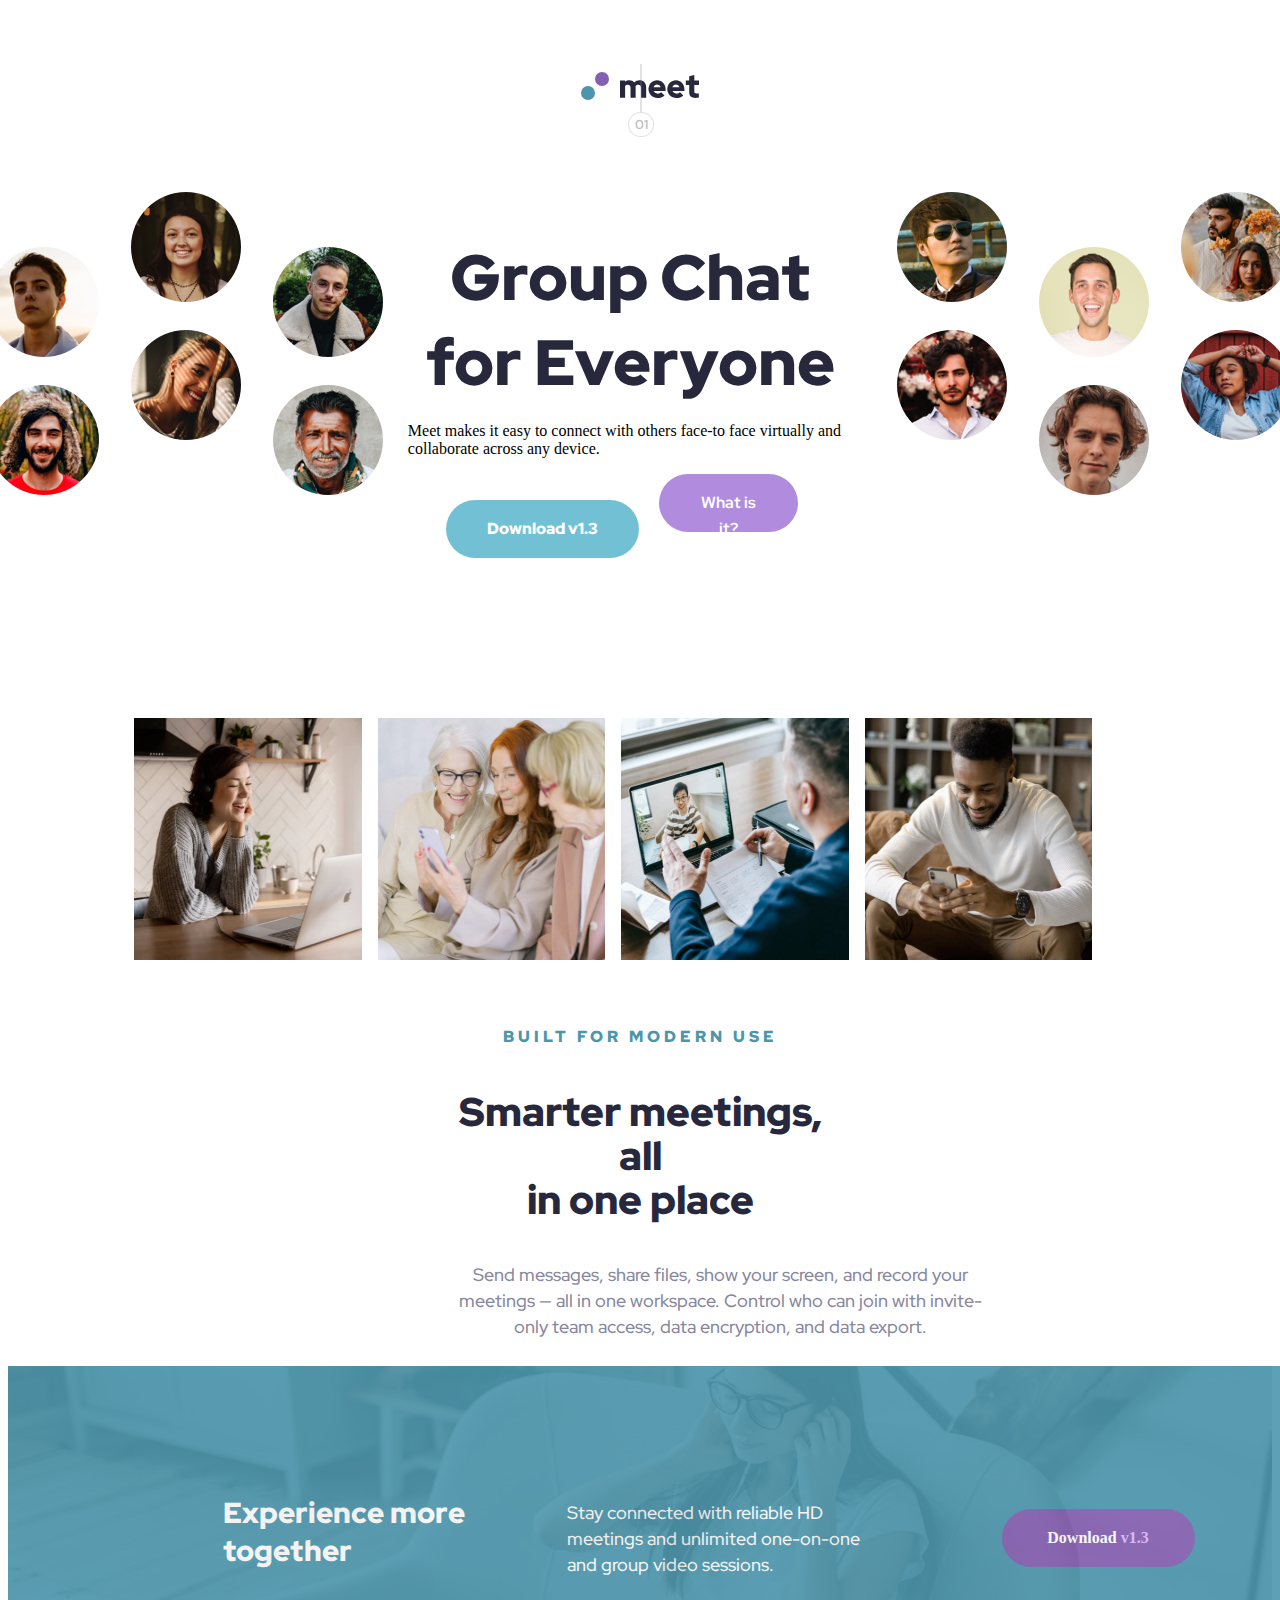
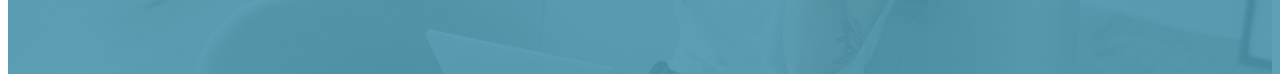
==== index.html @ 911a36ca "first commit" ====
<!DOCTYPE html>
<html lang="en">
<head>
    <meta charset="UTF-8">
    <meta http-equiv="X-UA-Compatible" content="IE=edge">
    <meta name="viewport" content="width=device-width, initial-scale=1.0">

    <link rel="perconnect" href="https://fonts.gstatic.com">
   <link  href="https://fonts.googleapis.com/css2?family=Red+Hat+Display&display=swap" rel="stylesheet">
<link rel="icon" type="image/png" sizes="32x32" href="./assets/favicon-32x32.png">
    <link rel="stylesheet" href="styles.css">

    <title>Greet Group Chat</title>
</head>
<body>
        <header>
            <div class="meet-header-icon">
                <img src="assets/logo.svg">
            </div>
            <div class="brand-header">
                <div>
                    <img class="img-hero-desktop" src="assets/desktop/image-hero-left.png" >
                    <img class="img-hero-moblie" src="assets/tablet/image-hero.png" width="100%" >
                   
                </div>
               
                <div class="header-text">
                    <div class="header-text-wrapper">
                        <h1>Group Chat for Everyone</h1>
                        <p class="small text-text">Meet makes it easy to connect with others face-to face virtually and collaborate across any device.</p>
                        <div>
                            <button class="downloadBtn">Download v1.3 <span><v1.3</span></button>
                            <button class="whatBtn">What is it?</button>
                        </div>
                    </div>
                </div>
                <div>
                    <img class="img-hero-right-desktop" src="assets/desktop/image-hero-right.png" >
                </div>
                
            </div>
        </header>
        
        <main>
            <div class="verticalLine"></div>
            <div class="circleLine">01</div>
            <div class="imageGalleryContainer">
                <img src="assets/desktop/image-woman-in-videocall.jpg" >
                <img src="assets/desktop/image-women-videochatting.jpg" >
                <img src="assets/desktop/image-men-in-meeting.jpg" >
                <img src="assets/desktop/image-man-texting.jpg" >
            </div>
            <div class="textContent">
                <p class="smallCloredText">Built for modern use</p>
                <p class="mid-header">Smarter meetings, all <br> in one place</p>
                <p class="small-text">
                    Send messages, share files, show your screen, and record your
                    meetings — all in one workspace. Control who can join with
                    invite-only team access, data encryption, and data export.</p>
                         <!--span two-->
        <div class="main__span span__two">
            <span class="circleLine2">02</span>
          </div>
        </main>

        <div><br>
            <br>
            <br>
            <br>
            <br>
            <br>
            <br>
            <br>
            <br>
            <br>
            <br>
            <br>
            <br>
            <br>
            <br>
            <br>
        </div>
        <footer class="footer">
          <div class="footer__container">
            <div>
                <h4 class="footer__title">Experience more together</h4>
            </div>
            <div>
                <p class="footer__summary">
                  Stay connected with reliable HD meetings and unlimited one-on-one
                  and group video sessions.
                </p>
            </div>
            <div>
                <a href="/" class="hero__content__btns--btn">
                  Download <span class="btn__span">v1.3</span>
                </a>
            </div>
            </div>
        </footer>
</body>
</html>
---- styles.css ----
:root {
    box-sizing: border-box;
}

* ,
*::before, 
*::after {
    box-sizing: inherit;
}

/* .wrapper {
    display: grid;
    grid-template-columns: auto;
    grid-template-rows: (3, auto);
    grid-template-areas: "header" "main" "footer";
    /* overflow-x: hidden; 
} 
*/

/* 
header {
    display: flex;
    flex-flow: column nowrap;
} */

.meet-header-icon {
 margin: 3em auto 5em auto;
width: 119px;
height: 28px;
}

.brand-header {
    display: flex;
    justify-content: center;
    /* flex-flow: row wrap; */
}

.img-hero-mobile {
    flex: 0 0 100%;
    width: 110% !important;
    height: auto;
    margin-left: -1rem;
}

.header-text {
    flex: 0 0 100%;
    margin-left: 2%;
    margin-right: 1%;
}

.header-text-wrapper {
    display: flex;
    flex-flow: column nowrap;
    align-items: center;
    justify-content: center;
   
}


.header-text-wrapper > h1 {
    /* font-family: 'Red Hat Display';
    font-size: 3.7em;
    font-weight: 900;
    text-align: center;
    color: #28283d;
    line-height: 44px;
    padding: 10px 50px 18px; */
width: 445px;
height: 128px;
left: 498px;
top: 216px;
font-family: 'Red Hat Display';
font-style: normal;
font-weight: 900;
font-size: 64px;
/* or 100% */
text-align: center;
color: #28283D;
}

.small-text {
    /* font-family: 'Red Hat Display';
    font-size: 1.2em;
    font-weight: 500;
    text-align: center;
    margin-block: 0em;
    margin-bottom: 1em;
    line-height: 26px;
    padding: 0px 20px; */
    width: 540px;
height: 52px;
left: 450px;
top: 378px;
font-family: 'Red Hat Display';
font-style: normal;
font-weight: 500;
font-size: 18px;
line-height: 26px;
/* or 144% */
text-align: center;
color: #87879D;
}

.downloadBtn {
    font-family: 'Red Hat Display';
    color: #FFFFFF;
    background-color: #71C0D4;
    border-radius: 2em;
    border-width: 0px;
    line-height: 26px;
    font-weight: bold;
    font-size: 16px;
    padding: 1em 2em;
    margin-right: 1em;
    width: 193px;
    height: 58px;
    left: 546px;
    top: 462px;
    font-style: normal;
font-weight: 900;

}

.downloadBtn > span {
    color: #8FE3F9 !important;
}

.whatBtn > span {
    color: #8FE3F9 !important;
}

.whatBtn {
    font-family: 'Red Hat Display';
    color: #FFFFFF;
    background-color: #B18BDD;
    border-radius: 2em;
    border-width: 0px;
    line-height: 1,8em;
    font-weight: bold;
    font-size: 0.8em;
    padding: 1em 2em;
    margin-right: 1em; 
    width: 139px;
height: 58px;
left: 755px;
top: 462px;
ont-weight: 900;
font-size: 16px;
line-height: 26px;
text-align: center;
}

.img-hero-left-desktop {
    display: none;
}

.img-hero-right-desktop {
    display: none;
}

.img {
    width: 100%;
    height: auto;
}

.main {
    position: relative;
} 

.footer {
     position: relative;
}
.img-hero-moblie{
    display: none;
}
.verticalLine {
    position: absolute;
    left: 49.98%;
    right: 50%;
    height: 3rem;
    top: 4rem;
    /* bottom: 1rem; */
    opacity: 0.25;
    border: 1px solid #87879D;
}

.circleLine, .circleLine2 {
    position: relative;
    left: 47.00%;
    right: 50%;
    width: 2em;
    top: 7rem;
    padding-top: 0.25em;
    padding-bottom: 0.25em;
    border: 1px solid #87879D;
    opacity: 0.25;
    border-radius: 50%;
    text-align: center;
    font-family: 'Red Hat Display';
    font-size: 0.8em;
    font-weight: bold;
}
.circleLine2 {
    font-weight: bold;
    top: 5em;
}
.imageGalleryContainer {
    position: relative;
    top: 10em;
    display: flex;
    flex-flow: row wrap;
    margin-left: 10%;
}

.imageGalleryContainer img {
    /* margin-right: 1em;
    margin-bottom: 1em;
    flex: 0 0 40%;
    width: 42% !important; */
    width: 1110px;
height: 242px;
left: 165px;
top: 841px;
}

/* .textContent {
    position: relative;
    top: 12em;
    margin-left: auto;
    margin-right: auto;
    width: 90%;
} */

.smallCloredText {
    /* font-family: 'Red Hat Display';
    font-size: 1em;
    font-style: normal;
    font-weight: 900;
    line-height: 2em;
    letter-spacing: 0.2em;
    text-align: center;
    color: #4D96A9; */
    font-family: 'Red Hat Display';
font-style: normal;
font-weight: 900;
font-size: 16px;
line-height: 26px;
letter-spacing: 4px;
text-transform: uppercase;
height: 26px;
left: 24.63%;
right: 25.19%;
top: calc(50% - 26px/2 - 107px);
text-align: center;
color: #4D96A9;
}

.mid-header {
    /* font-family: 'Red Hat Display';
    font-size: 2em;
    font-style: normal;
    font-weight: 900;
    /* line-height: 3em; */
    /* letter-spacing: 0em;
    text-align: center;
    color: black; */ 
    left: 8.89%;
right: 8.7%;
top: 17.5%;
bottom: 45.83%;
font-family: 'Red Hat Display';
font-style: normal;
font-weight: 900;
font-size: 40px;
line-height: 44px;
text-align: center;
color: #28283D;
    
}

.small-text{
    position: relative;
 left: 0%;
right: 0%;
top: 67.5%;
bottom: 0%;
font-family: 'Red Hat Display';
font-style: normal;
font-weight: 500;
font-size: 18px;
line-height: 26px;
text-align: center;
color: #87879D;
}

.footerTextContainer {
    /* position: absolute; */
    z-index: -999999;
    /* top: 8em; */
    width: 100%;
    /* height: 20em; */
    background-image: url("./assets/mobile/image-footer.jpg"), linear-gradient(#71C0D4,#71C0D4);
    background-blend-mode: overlay;
    background-size: cover;
    margin: 0px;
    padding: 0px;
    display: flex;
    flex-flow: column nowrap;
}

.footer-first {
    color: #FAFAFA;
    font-family: 'Red Hat Display';
    font-size: 2em;
    font-style: normal;
    font-weight: 900;
    text-align: center;
    width: 80%;
    margin-left: auto;
    margin-right: auto;
}

.footer-second {
    text-align: center;
    width: 80%;
    margin-left: auto;
    margin-right: auto;
    color: #FAFAFA;
}

.footer-third {
    width: auto;
    margin-left: auto;
    margin-right: auto;
    background-color: #855FB1 !important;
}
/* 
/* Mobile Landscape Screen Sizes */
/* @media only screen and (min-width: 480px)  {
    .meet-header-icon {
        width: 119px;
        margin: 3em auto 5em auto;
    }
}
/* Desktop screen Sizes */
@media only screen and (min-width: 768px) {
    .meet-header-icon {
        width: 119px;
        margin: 4.5rem auto 5.75rem auto;
    }
    .img-hero-mobile {
        display: none;
    }
    .img-hero-left-desktop {
        display: block;
        flex: 0 0 33.33%;
        margin-left: -1rem;
    }
    
    .img-hero-right-desktop {
        display: block;
        flex: 0 0 33.33%;
        margin-left: 2rem;
    }

    .header-text {
        flex: 0 0 33.33%;
        display: flex;
        flex-flow: column nowrap;
        align-items: center;
        justify-content: center;
    }

    .brand-header {
        display: flex;
        flex-flow: row nowrap;
    }

    .circleLine {
        position: absolute;
        left: 49.10%;
        right: 50%;
        width: 2em;
        top: 7rem;
        padding-top: 0.25em;
        padding-bottom: 0.25em;
        border: 1px solid #87879D;
        opacity: 0.25;
        border-radius: 50%;
        text-align: center;
        font-family: 'Red Hat Display';
        font-size: 0.8em;
        font-weight: bold;
        
    }

    .imageGalleryContainer img {
        margin-right: 1em;
        margin-bottom: 1em;
        flex: 0 0 20%;
        width: 20% !important;
    }

    .textContent {
        position: relative;
        top: 12em;
        margin-left: auto;
        margin-right: auto;
        width: 30%;
    }
    .footerTextContainer {
        position: absolute;
        z-index: -999999;
        top: 8em;
        width: 100%;
        height: 10em;
        background-image: url("./assets/desktop/image-footer.jpg"), linear-gradient(#4D96A9,#4D96A9);
        background-blend-mode: overlay;
        background-size: cover;

        display: flex;
        flex-flow: row nowrap;
        justify-content: center;
        align-items: center;
    }

    .footer-first {
        color: #FAFAFA;
        font-family: 'Red Hat Display';
        font-size: 2em;
        font-style: normal;
        font-weight: 900;
        text-align: center;
        flex: 0 0 18%;
    }
    
    .footer-second {
        text-align: center;
        width: 80%;
        margin-left: auto;
        margin-right: auto;
        flex: 0 0 33.33%;
        color: #FAFAFA;
    }
} 

.footer {
    /* width: 100%; */
    background: url("../assets/mobile/image-footer.jpg");
    background-repeat: no-repeat;
    background-size: cover;
    position: relative;
    z-index: 0;
  }
  .footer .footer__container {
    /* margin-top: -52px; */
    background-color: #4D96AD;
    opacity: 0.9;
    /* height: 100%; */
    display: flex;
    justify-content: space-between;
    align-items: flex-start;
    /* padding-bottom: 50px; */
  }
  .footer .footer__title {
    font-size: 1,5rem;
    /* text-align: center; */
    color: white;
    padding: 0px 50px;
    line-height: 36px;
    font-weight: 900;
  }
  .footer .footer__summary {
    text-align: center;
    color: #ffffff;
    font-size: 1.125rem;
    line-height: 26px;
    margin-top: 20px;
    padding: 0 24px;
  }
  .footer .hero__content__btns--btn {
    font-size: 1rem;
    font-weight: 900;
    line-height: 26px;
    color: #ffffff;
    background-color: #4D96A9;
    background-color: #855FB1;
    border: 2px solid transparent;
    padding: 14px 36px;
    border-radius: 29px;
    text-decoration: none;
    text-align: center;
    display: block;
    margin: 2rem auto;
    max-width: 20rem;
    width: 193px;
    height: 58px;
    left: 1082px;
    top: 1718px;
  }
  .footer .hero__content__btns--btn:hover, .footer .hero__content__btns--btn:focus {
    cursor: pointer;
    background-color: #6eadbd;
  }
  .footer .hero__content__btns--btn:hover, .footer .hero__content__btns--btn:focus {
    background-color: #9d7fc1;
  }
  .footer .btn__span {
    color: #d9b8ff;
  }
  
 
  @media screen and (min-width: 1280px) {
    .footer {
      background: url("../assets/desktop/image-footer.jpg");
      background-repeat: no-repeat;
      background-size: cover;
    }
    .footer .footer__container {
      margin-top: -80px;
      padding: 90px 165px;
      display: grid;
      grid-template-columns: 1fr 1fr 1fr;
      align-items: center;
      width: 1440px;
      height: 308px;
      left: 0px;
      top: 1587px;

    }
    .footer .footer__title {
        width: 350px;
        height: 88px;
        left: 165px;
        top: 1703px;
        font-family: 'Red Hat Display';
        font-style: normal;
        font-weight: 900;
        font-size: 29px;
        line-height: 38px;
        color: #FAFAFA;
    }
    .footer .footer__summary {
      /* margin-top: 0px;
      padding: 0 20px;
      text-align: left; */
      width: 350px;
height: 78px;
left: 640px;
top: 1703px;
font-family: 'Red Hat Display';
font-style: normal;
font-weight: 500;
font-size: 18px;
line-height: 26px;
text-align: left;
color: #FAFAFA;
    }
  }


  /* tablet view */
  @media screen and (max-width: 750px) {
    .footer {
      background: url("../assets/tablet/image-footer.jpg");
      background-repeat: no-repeat;
      background-size: cover;
    }
    .footer .footer__container{
        flex-direction: column;
        justify-content: center;
        align-items: center;
        padding: 50px;
    }
    .footer__title{
        font-family: 'Red Hat Display';
font-style: normal;
font-weight: 900;
font-size: 40px;
line-height: 44px;
/* or 110% */

text-align: center;

    }

    .footer__summary{
font-family: 'Red Hat Display';
font-style: normal;
font-weight: 500;
font-size: 18px;
line-height: 26px;
/* or 144% */

text-align: center;
    }
    .brand-header{
        flex-direction: column;
    }
    .img-hero-desktop{
        display: none;
    }
    .img-hero-moblie{
        display: block;
    }


  }

  
  /* .wrapper {
    /* overflow-x: hidden;
    /* max-width: 1480px; 
    margin: 0 auto;
  } */
  /* view moblie */

@media (max-width: 312px) {
    .gallery-grid {
        display: grid;
        grid-template-columns: repeat(2, 1fr);
        gap: 1.5rem;
        margin: 0 1.5rem;
      }

      .textContent {
        max-width: 25rem;
}
    .footer__containe .h4,
    .h4 {
    font-size: 2rem;
} 

    .btn {
    flex-wrap: wrap;
    align-items: center;
  }

  .flex footer {
    display: flex;
  text-align: center;
  flex-direction: column;
  max-width: 18.75rem;
  gap: 2.5rem; 
}

    }
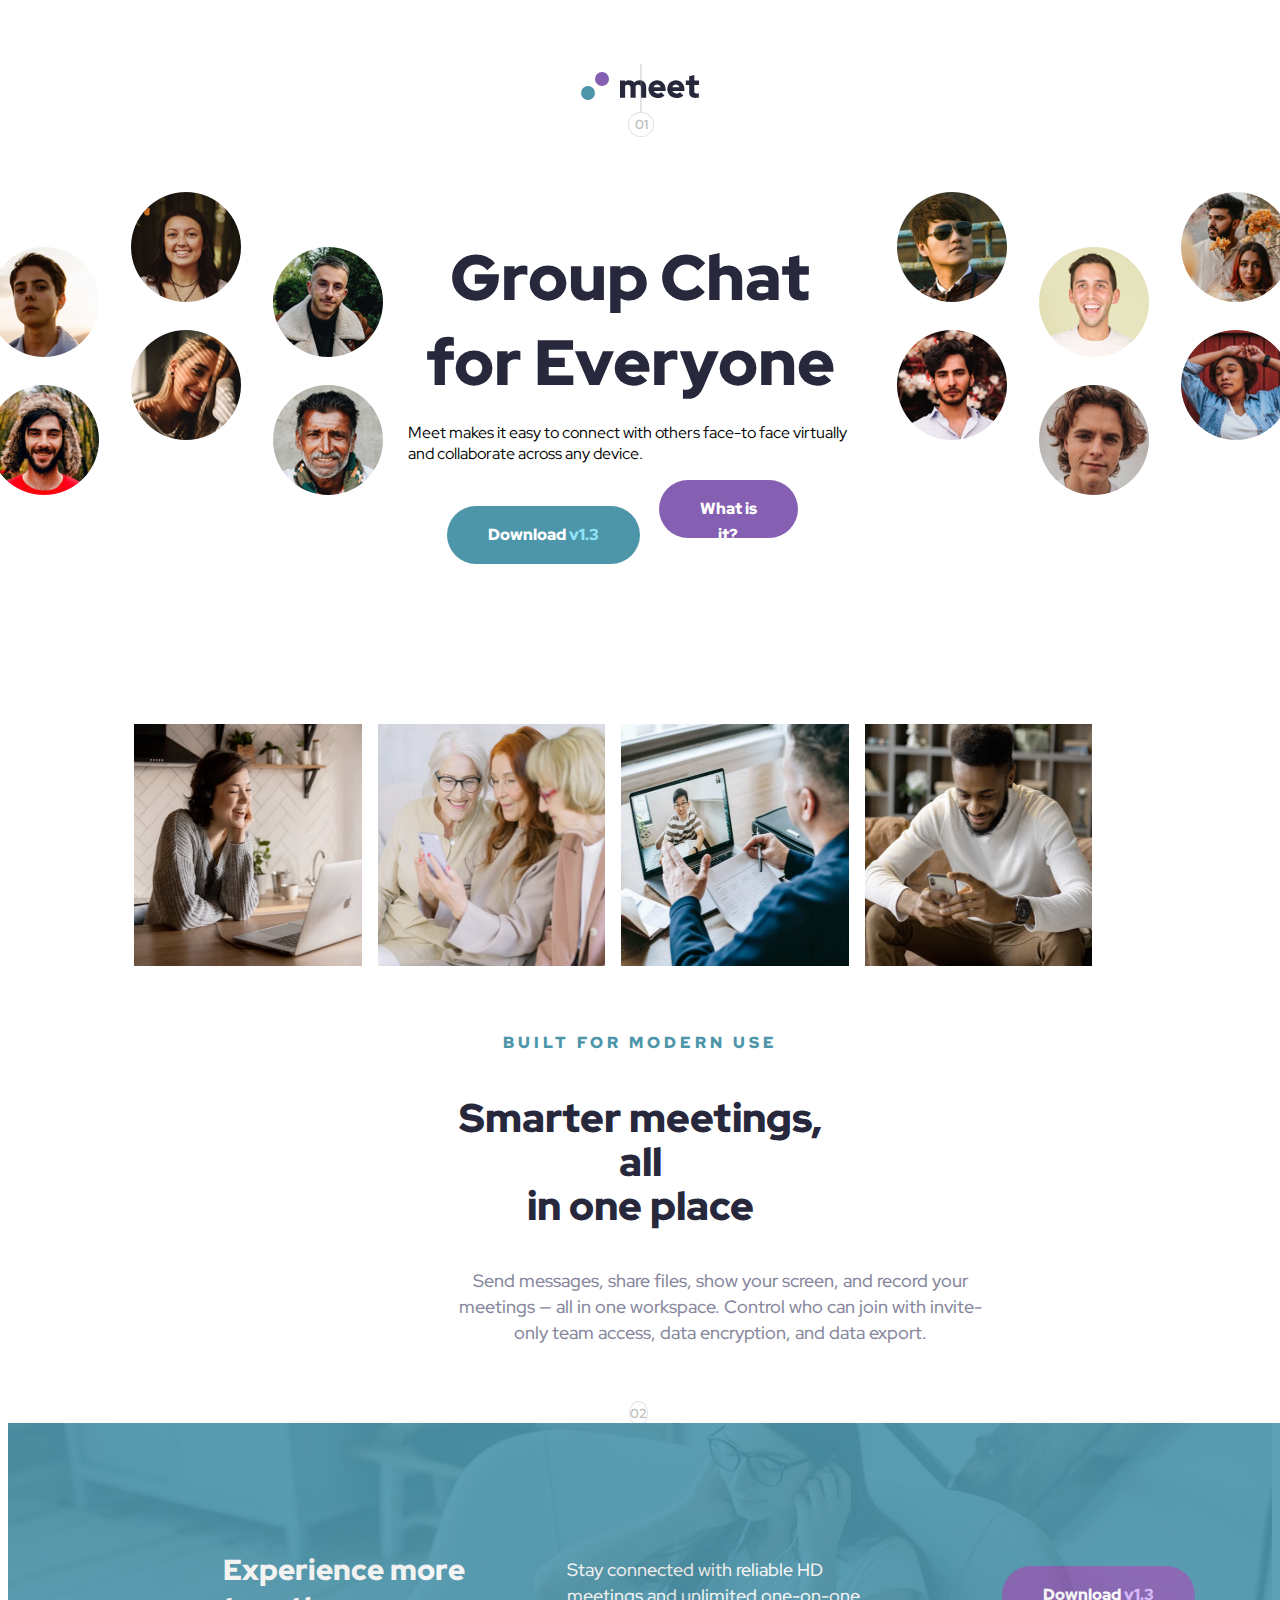
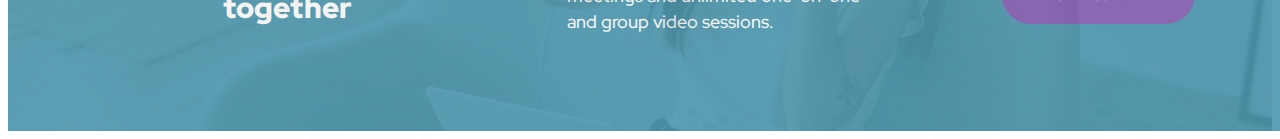
==== commit b093aeae: "edit css" ====
--- a/index.html
+++ b/index.html
@@ -29,7 +29,7 @@
                         <h1>Group Chat for Everyone</h1>
                         <p class="small text-text">Meet makes it easy to connect with others face-to face virtually and collaborate across any device.</p>
                         <div>
-                            <button class="downloadBtn">Download v1.3 <span><v1.3</span></button>
+                            <button class="downloadBtn">Download <span>v1.3</span></button>
                             <button class="whatBtn">What is it?</button>
                         </div>
                     </div>
--- a/styles.css
+++ b/styles.css
@@ -1,13 +1,15 @@
-:root {
-    box-sizing: border-box;
-}
+
 
 * ,
 *::before, 
 *::after {
     box-sizing: inherit;
 }
-
+body{
+    font-family: 'Red Hat Display';
+    font-style: normal;
+    box-sizing: border-box;
+}
 /* .wrapper {
     display: grid;
     grid-template-columns: auto;
@@ -104,7 +106,7 @@
 .downloadBtn {
     font-family: 'Red Hat Display';
     color: #FFFFFF;
-    background-color: #71C0D4;
+    background-color: #4D96A9;
     border-radius: 2em;
     border-width: 0px;
     line-height: 26px;
@@ -125,14 +127,19 @@
     color: #8FE3F9 !important;
 }
 
+.downloadBtn:hover{
+    cursor: pointer;
+    background-color:#71C0D4 ;
+}
 .whatBtn > span {
     color: #8FE3F9 !important;
 }
+
 
 .whatBtn {
     font-family: 'Red Hat Display';
     color: #FFFFFF;
-    background-color: #B18BDD;
+    background-color: #855FB1;
     border-radius: 2em;
     border-width: 0px;
     line-height: 1,8em;
@@ -144,12 +151,16 @@
 height: 58px;
 left: 755px;
 top: 462px;
-ont-weight: 900;
+font-weight: 900;
 font-size: 16px;
 line-height: 26px;
 text-align: center;
 }
 
+.whatBtn:hover{
+    cursor: pointer;
+    background-color:#B18BDD ;
+}
 .img-hero-left-desktop {
     display: none;
 }
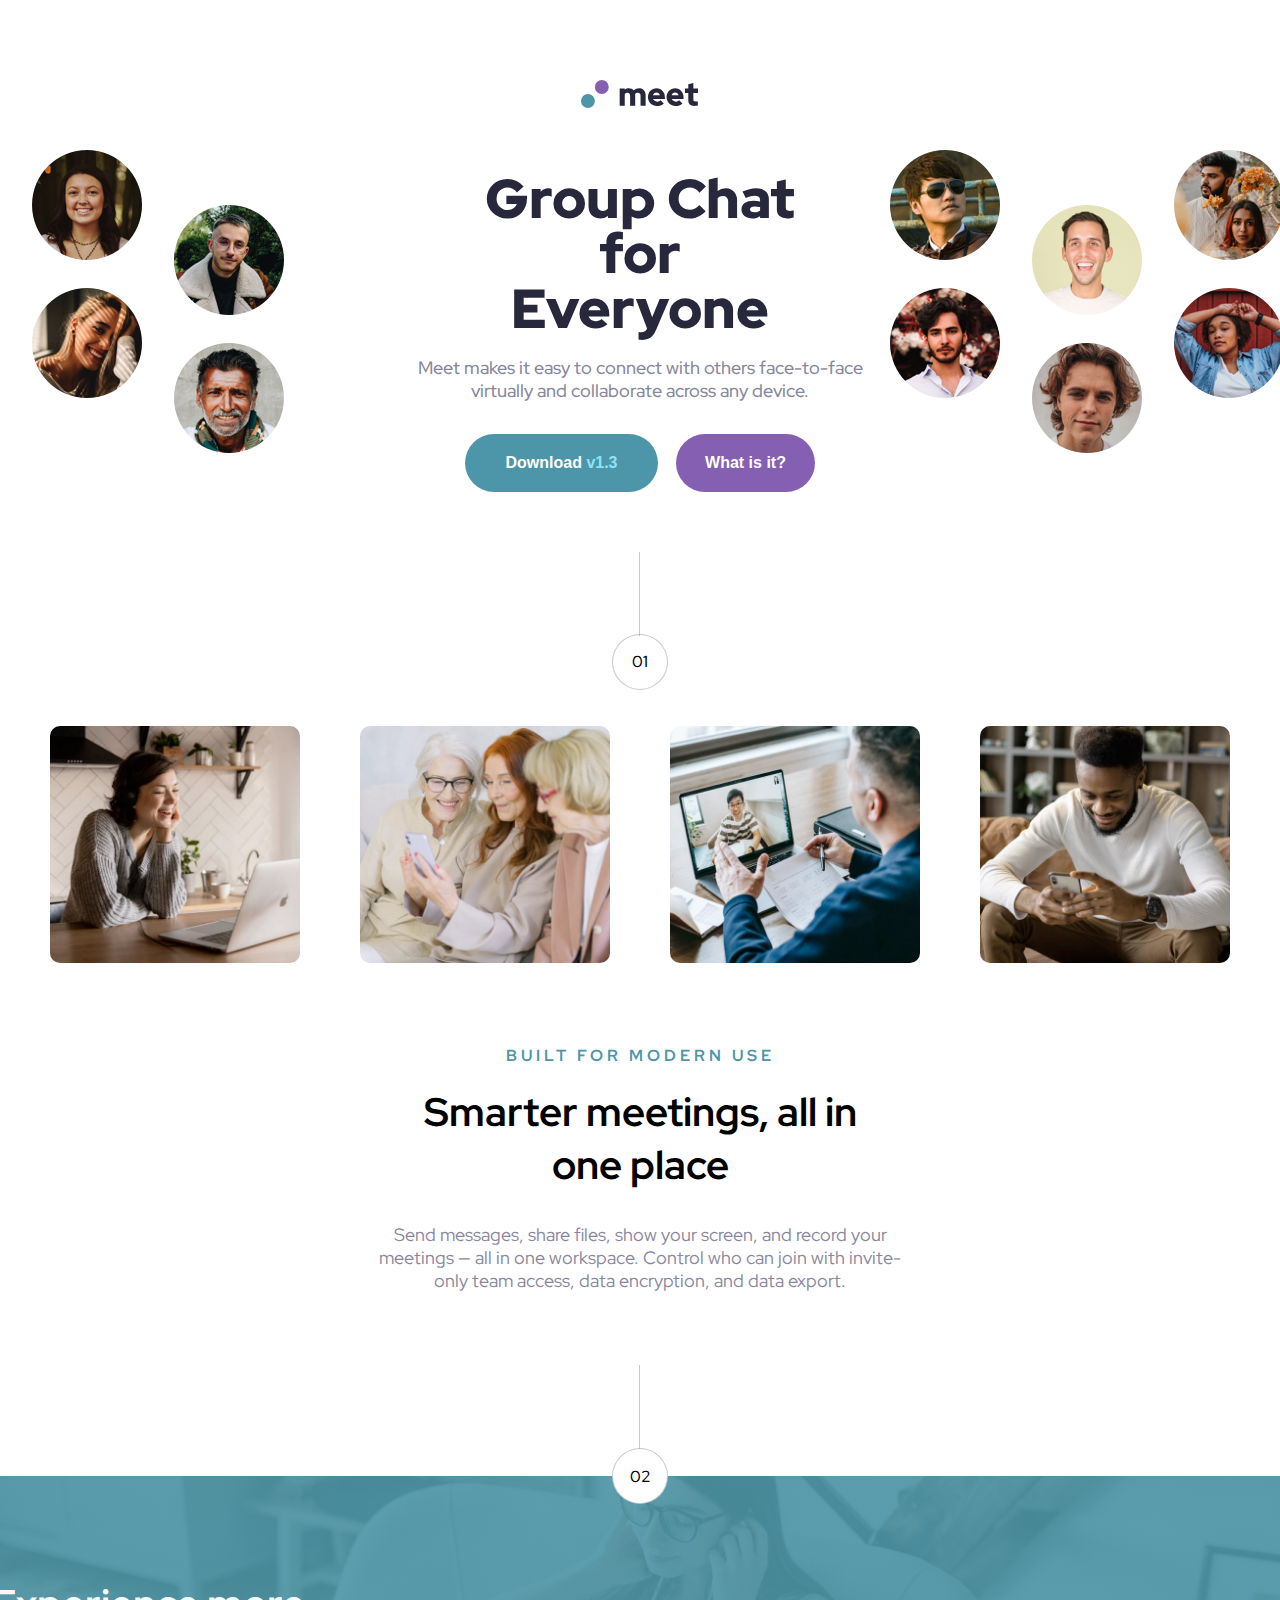
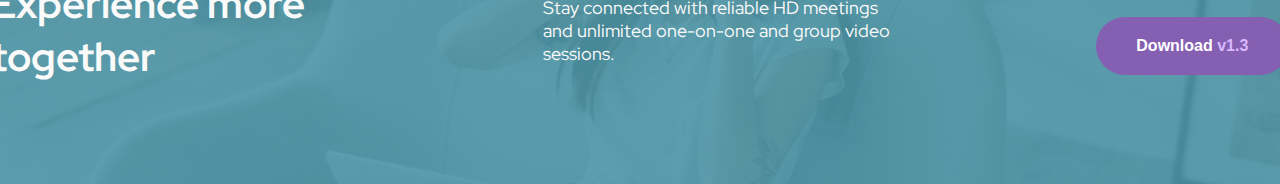
==== commit 003bc296: "Moblie view" ====
--- a/index.html
+++ b/index.html
@@ -6,97 +6,68 @@
     <meta name="viewport" content="width=device-width, initial-scale=1.0">
 
     <link rel="perconnect" href="https://fonts.gstatic.com">
-   <link  href="https://fonts.googleapis.com/css2?family=Red+Hat+Display&display=swap" rel="stylesheet">
-<link rel="icon" type="image/png" sizes="32x32" href="./assets/favicon-32x32.png">
+    <link  href="https://fonts.googleapis.com/css2?family=Red+Hat+Display&display=swap" rel="stylesheet">
+    <link rel="icon" type="image/png" sizes="32x32" href="./assets/favicon-32x32.png">
     <link rel="stylesheet" href="styles.css">
 
-    <title>Greet Group Chat</title>
-</head>
-<body>
-        <header>
-            <div class="meet-header-icon">
-                <img src="assets/logo.svg">
+    <title>Meet Landing page</title>
+  </head>
+  <body>
+
+    <section class="reading">
+      <div class="content">
+        <div class="logo-div"><img src="./assets/logo.svg" alt="logo" class="logo"/></div>
+        <div class="mobile-group-image"></div>
+        <div class="header">
+          <div class="left"></div>
+          <div class="text-wrapper">
+            <p id="title">Group Chat for Everyone</p>
+            <p class="heading">Meet makes it easy to connect with others face-to-face virtually
+              and collaborate across any device.</p>
+             <div id="top-buttons"> 
+              <button class="downloadbtn">Download <span>v1.3</span> </button>
+              <button class="whatbtn">What is it?</button>
+             </div> 
+      
+          </div>
+
+          <div class="right">
+          </div>
+  
+          </div>
+          <div class="one">
+            <p class="number">01</p>
+            <div class="imageGalleryContainer">
+              <img src="./assets/desktop/image-woman-in-videocall.jpg" alt=""/>
+              <img src="./assets/desktop/image-women-videochatting.jpg"  alt=""/>
+              <img src="./assets/desktop/image-men-in-meeting.jpg" alt=""/>
+              <img src="./assets/desktop/image-man-texting.jpg" alt=""/>
             </div>
-            <div class="brand-header">
-                <div>
-                    <img class="img-hero-desktop" src="assets/desktop/image-hero-left.png" >
-                    <img class="img-hero-moblie" src="assets/tablet/image-hero.png" width="100%" >
-                   
-                </div>
-               
-                <div class="header-text">
-                    <div class="header-text-wrapper">
-                        <h1>Group Chat for Everyone</h1>
-                        <p class="small text-text">Meet makes it easy to connect with others face-to face virtually and collaborate across any device.</p>
-                        <div>
-                            <button class="downloadBtn">Download <span>v1.3</span></button>
-                            <button class="whatBtn">What is it?</button>
-                        </div>
-                    </div>
-                </div>
-                <div>
-                    <img class="img-hero-right-desktop" src="assets/desktop/image-hero-right.png" >
-                </div>
-                
-            </div>
-        </header>
-        
-        <main>
-            <div class="verticalLine"></div>
-            <div class="circleLine">01</div>
-            <div class="imageGalleryContainer">
-                <img src="assets/desktop/image-woman-in-videocall.jpg" >
-                <img src="assets/desktop/image-women-videochatting.jpg" >
-                <img src="assets/desktop/image-men-in-meeting.jpg" >
-                <img src="assets/desktop/image-man-texting.jpg" >
-            </div>
-            <div class="textContent">
-                <p class="smallCloredText">Built for modern use</p>
-                <p class="mid-header">Smarter meetings, all <br> in one place</p>
-                <p class="small-text">
-                    Send messages, share files, show your screen, and record your
-                    meetings — all in one workspace. Control who can join with
-                    invite-only team access, data encryption, and data export.</p>
-                         <!--span two-->
-        <div class="main__span span__two">
-            <span class="circleLine2">02</span>
           </div>
-        </main>
+          <div class="textcontent">
+            <h2>Built for modern use</h2>
+            <h1>Smarter meetings, all in one place</h1>
+            <p>
+              Send messages, share files, show your screen, and record your
+              meetings — all in one workspace. Control who can join with
+              invite-only team access, data encryption, and data export.
+            </p>
+          </div>
 
-        <div><br>
-            <br>
-            <br>
-            <br>
-            <br>
-            <br>
-            <br>
-            <br>
-            <br>
-            <br>
-            <br>
-            <br>
-            <br>
-            <br>
-            <br>
-            <br>
+          <div class="two">
+            <p class="number">02</p>
+            <h1>Experience more together</h1>
+            <p class="footer_summary">
+              Stay connected with reliable HD meetings and unlimited one-on-one
+              and group video sessions.
+            </p>
+            <div class="footer-button"> <button class="btn">Download <span>v1.3</span></div>
+              
+            </button>
+
+          </div>
         </div>
-        <footer class="footer">
-          <div class="footer__container">
-            <div>
-                <h4 class="footer__title">Experience more together</h4>
-            </div>
-            <div>
-                <p class="footer__summary">
-                  Stay connected with reliable HD meetings and unlimited one-on-one
-                  and group video sessions.
-                </p>
-            </div>
-            <div>
-                <a href="/" class="hero__content__btns--btn">
-                  Download <span class="btn__span">v1.3</span>
-                </a>
-            </div>
-            </div>
-        </footer>
-</body>
-</html>+      </div>
+    </section>
+  </body>
+</html>
--- a/styles.css
+++ b/styles.css
@@ -1,659 +1,589 @@
-
-
-* ,
-*::before, 
-*::after {
-    box-sizing: inherit;
-}
-body{
-    font-family: 'Red Hat Display';
+* {
+  margin: 0;
+  padding: 0;
+  box-sizing: border-box;
+}
+
+html {
+  font-size: 62.5%;
+  font-family: "Red Hat Display", sans-serif;
+}
+
+@media only screen and (min-width: 821px){
+ 
+.reading {
+
+  display: flex;
+  align-items: center;
+  justify-content: center;
+}
+
+.content {
+  display: flex;
+  flex-direction: column;
+  align-items: center;
+  justify-content: center;
+}
+
+.logo {
+  margin-top: 8rem;
+  width: 11.8rem;
+}
+
+.header {
+  display: flex;
+  align-items: center;
+  margin-bottom: 6rem;
+
+}
+
+.left {
+  background-image: url(./assets/desktop/image-hero-left.png);
+  background-repeat: no-repeat;
+  width: 50rem;
+  height: 30.3rem;
+}
+
+.right {
+  background-image: url(./assets/desktop/image-hero-right.png);
+  background-repeat: no-repeat;
+  width: 50rem;
+  height: 30.3rem;
+}
+
+.text-wrapper {
+  text-align: center;
+  padding-top: 6rem;
+
+}
+
+#title{
+  font-size: 5.5rem;
+  font-weight: 900;
+  line-height:  5.5rem; 
+  margin-bottom: 3.4rem;
+  font-style: normal;
+  color: #28283d;
+  width: 350px;
+  margin: 0 auto 0 auto;
+
+}
+
+.heading {
+  font-weight: 500;
+  font-size: 1.8rem;
+  color: #87879d;
+  width: 500px;
+  margin-top: 20px;
+}
+
+#top-buttons{
+  text-align: center;
+}
+
+.downloadbtn {
+  width: 19.3rem;
+  height: 5.8rem;
+  border-radius: 35px;
+  border: none;
+  font-size: 1.6rem;
+  font-weight: 800;
+  color: white;
+  margin-top: 3.2rem;
+  background-color:#4D96A9 ;
+  
+}
+
+.downloadbtn span {
+  color: #8fe3f9;
+}
+
+.downloadbtn:hover {
+  background-color: #71C0D4;
+  cursor: pointer;
+}
+
+.whatbtn {
+  width: 13.9rem;
+  height: 5.8rem;
+  border-radius: 35px;
+  border: none;
+  background-color:#855FB1;
+  font-size: 1.6rem;
+  font-weight: 800;
+  color: white;
+  margin-left: 1.6rem;
+  
+}
+
+.whatbtn:hover {
+  background-color: #B18BDD;
+  cursor: pointer;
+}
+
+
+.one {
+  display: flex;
+  flex-direction: column;
+  align-items: center;
+  justify-content: center;
+  position: relative;
+  margin-top: 11rem;
+}
+
+.one p {
+  width: 5.6rem;
+  height: 5.6rem;
+  border: 1px solid #87879d73;
+  border-radius: 50%;
+  display: flex;
+  align-items: center;
+  justify-content: center;
+  font-size: 1.6rem;
+}
+
+.one p::before {
+  content: "";
+  height: 8.4rem;
+  border-left: 1px solid #87879d73;
+  position: absolute;
+  top: -8.3rem;
+  transform: translateX(-100%);
+}
+
+.imageGalleryContainer {
+  display: flex;
+  align-items: center;
+  justify-content: center;
+  margin-top: 6.4rem;
+  overflow: hidden;
+}
+
+.imageGalleryContainer img {
+  width: 25rem;
+  margin: 0 3rem;
+  border-radius: 10px;
+}
+
+.textcontent {
+  margin-top: 8rem;
+  text-align: center;
+  display: flex;
+  flex-direction: column;
+  align-items: center;
+  justify-content: center;
+}
+
+.textcontent h2 {
+  font-size: 1.6rem;
+  color: #4d96a9;
+  line-height: 2.6rem;
+  letter-spacing: 0.4rem;
+  font-family: "Red Hat Display", sans-serif;
+  text-transform: uppercase;
+  margin-bottom: 1.6rem;
+}
+
+.textcontent h1 {
+  font-size: 4rem;
+  font-weight: 700;
+  width: 45rem;
+  margin-bottom: 3.2rem;
+}
+
+.textcontent p {
+  font-size: 1.8rem;
+  width: 54rem;
+  color: #87879d;
+}
+
+.two {
+  width: 100%;
+  height: 30.8rem;
+  background-image: linear-gradient(
+      hsla(192, 37%, 48%, 0.9),
+      hsla(192, 37%, 48%, 0.9)
+    ),
+    url(./assets/desktop/image-footer.jpg);
+  background-repeat: no-repeat;
+  background-size: cover;
+  background-color: hsl(192, 37%, 48%);
+  margin-top: 18.4rem;
+  display: flex;
+  align-items: center;
+  justify-content: space-around;
+  position: relative;
+}
+
+.number {
+  width: 5.6rem;
+  height: 5.6rem;
+  border: 1px solid #87879d73;
+  border-radius: 50%;
+  display: flex;
+  align-items: center;
+  justify-content: center;
+  font-size: 1.6rem;
+  position: absolute;
+  top: 0;
+  left: 50%;
+  transform: translate(-50%, -50%);
+  background-color: white;
+  font-weight: 500;
+}
+
+.number::before {
+  content: "";
+  height: 8.4rem;
+  border-left: 1px solid #87879d73;
+  position: absolute;
+  top: -8.4rem;
+  transform: translateX(-100%);
+}
+
+.two h1 {
+  font-size: 4rem;
+  font-weight: 700;
+  width: 35rem;
+  color: #fafafa;
+}
+
+.footer_summary {
+  font-size: 1.8rem;
+  width: 35rem;
+  color: #fafafa;
+}
+
+.btn {
+  width: 19.3rem;
+  height: 5.8rem;
+  border-radius: 35px;
+  border: none;
+  font-size: 1.6rem;
+  font-weight: 800;
+  color: white;
+  margin-top: 3.2rem;
+  background-color: #855FB1;
+}
+
+.btn:hover{
+  background-color:#B18BDD;
+  cursor: pointer;
+}
+.btn span{
+  color:#D9B8FF ;
+}
+}
+
+
+
+/* tablet view */
+@media only screen and (min-width: 768px) and (max-width: 820px) {
+ .logo-div{
+  display: flex;
+  justify-content: center;
+ }
+
+
+  .right{
+    display: none;
+  }
+  .left{
+    display: none;
+  }
+  
+
+  .imageGalleryContainer {
+    width: 689px;
+  
+  }
+
+  .imageGalleryContainer img {
+    width: 164px;
+    height: 156px;
+    border-radius: 10px;
+    }
+  
+
+  .textcontent p {
+    font-size: 1.6rem;
+  }
+
+  .two {
+   
+    height: 428px;
+    flex-direction: column;
+    text-align: center;
+    background-image: linear-gradient(
+        hsla(192, 37%, 48%, 0.9),
+        hsla(192, 37%, 48%, 0.9)
+      ),
+      url(./assets/tablet/image-footer.jpg);
+  }
+.two h1{
+  margin-top: 30px;
+}
+  .btn{
+    margin-bottom: 40px;
+  }
+}
+
+/* moblie view */
+@media only screen and (min-width: 375px) and (max-width: 767px) {
+  .logo-div{
+    display: flex;
+    justify-content: center;
+    margin-top: 48px;
+  }
+.mobile-group-image{
+  width: 375px;
+  height: 153px;
+  background-image: url(/assets/tablet/image-hero.png); 
+  background-repeat: no-repeat;
+  background-size: cover;
+  margin-top: 40px;
+
+}
+#title{
+  font-style: normal;
+  font-weight: 900;
+  font-size: 40px;
+  line-height: 44px;
+  width: 250px;
+  text-align: center;
+  color:#28283D ;
+}
+  .text-wrapper {
+    padding-top: 4.8rem;
+    display: flex;
+    flex-direction: column;
+    align-items: center;
+    justify-content: center;
+    padding-bottom: 5.7rem;
+  }
+
+  .text-wrapper h1 {
+    font-size: 4rem;
+    width: 25rem;
+  }
+
+  .heading {
+    font-weight: 500;
+    font-size: 16px;
+    line-height: 26px;
+    color: #87879d;
+    width: 500px;
+    margin-top: 20px;
+    text-align: center;
+    width: 300px;
+    margin: 20px auto 20px auto;
+  }
+
+
+  .downloadbtn {
+    width: 19.3rem;
+    height: 5.8rem;
+    border-radius: 35px;
+    border: none;
+    font-size: 1.6rem;
+    font-weight: 800;
+    color: white;
+    margin-top: 3.2rem;
+    background-color:#4D96A9 ;
+    
+  }
+  
+  .downloadbtn span {
+    color: #8fe3f9;
+  }
+  
+  .downloadbtn:hover {
+    background-color: #71C0D4;
+    cursor: pointer;
+  }
+  
+  .whatbtn {
+    width: 13.9rem;
+    height: 5.8rem;
+    border-radius: 35px;
+    border: none;
+    background-color:#855FB1;
+    font-size: 1.6rem;
+    font-weight: 800;
+    color: white;
+  }
+  
+  .whatbtn:hover {
+    background-color: #B18BDD;
+    cursor: pointer;
+  }
+  #top-buttons{
+    display: flex;
+    flex-direction: column;
+    align-items: center;
+    gap: 15px;
+  }
+  .one {
+    display: flex;
+    flex-direction: column;
+    align-items: center;
+    justify-content: center;
+    position: relative;
+    margin-top: 11rem;
+  }
+  
+  .one p {
+    width: 5.6rem;
+    height: 5.6rem;
+    border: 1px solid #87879d73;
+    border-radius: 50%;
+    display: flex;
+    align-items: center;
+    justify-content: center;
+    font-size: 1.6rem;
+    position: absolute;
+    top: 0;
+  }
+  
+  .one p::before {
+    content: "";
+    height: 8.4rem;
+    border-left: 1px solid #87879d73;
+    position: absolute;
+    top: -8.3rem;
+    transform: translateX(-100%);
+  }
+  .number {
+    width: 5.6rem;
+    height: 5.6rem;
+    border: 1px solid #87879d73;
+    border-radius: 50%;
+    display: flex;
+    align-items: center;
+    justify-content: center;
+    font-size: 1.6rem;
+    position: absolute; 
+    left: 50%;
+    transform: translate(-50%, -50%);
+    background-color: white;
+    font-weight: 500;
+    margin: 0 auto 0 auto;
+  }
+  
+  .number::before {
+    content: "";
+    height: 8.4rem;
+    border-left: 1px solid #87879d73;
+    position: absolute;
+    top: -8.4rem;
+    transform: translateX(-100%);
+  }
+  .imageGalleryContainer {
+    
+    margin-top: 100px;
+    text-align: center;
+    display: grid;
+    grid-template-columns: 1fr 1fr;
+    gap: 18px;
+
+    
+  }
+
+  .imageGalleryContainer img {
+    width: 151px;
+    height: 143px;
+    border-radius: 10px;
+    
+  }
+
+  .textcontent {
+    margin-top: 8rem;
+    text-align: center;
+    display: flex;
+    flex-direction: column;
+    align-items: center;
+    justify-content: center;
+  }
+  
+  .textcontent h2 {
+    font-size: 16px;
+    color: #4d96a9;
+    line-height: 26px;
+    letter-spacing: 4px;
+    font-family: "Red Hat Display", sans-serif;
+    text-transform: uppercase;
+    margin-bottom: 1.6rem;
+ 
+  }
+  
+  .textcontent h1 {
+    font-size: 32px;
+    font-weight: 900;
+    width: 280px;
+    margin-bottom: 3.2rem;
+    line-height: 36px;
+  }
+  
+  .textcontent p {
+    font-size: 16px;
+    line-height: 26px;
+    width: 54rem;
+    color: #87879d;
+    width: 280px;
+    font-weight: 500;
+  }
+  .two {
+    background-image: linear-gradient(
+        hsla(192, 37%, 48%, 0.9),
+        hsla(192, 37%, 48%, 0.9)
+      ),
+      url(./assets/mobile/image-footer.jpg);
+    margin-top: 18rem;
+    height: 510px;
+    display: flex;
+    flex-direction: column ;
+
+  }
+
+  .two h1 {
     font-style: normal;
-    box-sizing: border-box;
-}
-/* .wrapper {
-    display: grid;
-    grid-template-columns: auto;
-    grid-template-rows: (3, auto);
-    grid-template-areas: "header" "main" "footer";
-    /* overflow-x: hidden; 
-} 
-*/
-
-/* 
-header {
-    display: flex;
-    flex-flow: column nowrap;
-} */
-
-.meet-header-icon {
- margin: 3em auto 5em auto;
-width: 119px;
-height: 28px;
-}
-
-.brand-header {
-    display: flex;
-    justify-content: center;
-    /* flex-flow: row wrap; */
-}
-
-.img-hero-mobile {
-    flex: 0 0 100%;
-    width: 110% !important;
-    height: auto;
-    margin-left: -1rem;
-}
-
-.header-text {
-    flex: 0 0 100%;
-    margin-left: 2%;
-    margin-right: 1%;
-}
-
-.header-text-wrapper {
-    display: flex;
-    flex-flow: column nowrap;
-    align-items: center;
-    justify-content: center;
-   
-}
-
-
-.header-text-wrapper > h1 {
-    /* font-family: 'Red Hat Display';
-    font-size: 3.7em;
+    font-size: 32px;
     font-weight: 900;
+    width: 250px;
+    line-height: 36px;
+    margin: 110px auto 0 auto;
     text-align: center;
-    color: #28283d;
-    line-height: 44px;
-    padding: 10px 50px 18px; */
-width: 445px;
-height: 128px;
-left: 498px;
-top: 216px;
-font-family: 'Red Hat Display';
-font-style: normal;
-font-weight: 900;
-font-size: 64px;
-/* or 100% */
-text-align: center;
-color: #28283D;
-}
-
-.small-text {
-    /* font-family: 'Red Hat Display';
-    font-size: 1.2em;
+    color: #FAFAFA;
+  }
+
+  .footer_summary {
+    width: 300px;
+    font-style: normal;
+    font-size: 18px;
     font-weight: 500;
+    line-height: 26px;
     text-align: center;
-    margin-block: 0em;
-    margin-bottom: 1em;
-    line-height: 26px;
-    padding: 0px 20px; */
-    width: 540px;
-height: 52px;
-left: 450px;
-top: 378px;
-font-family: 'Red Hat Display';
-font-style: normal;
-font-weight: 500;
-font-size: 18px;
-line-height: 26px;
-/* or 144% */
-text-align: center;
-color: #87879D;
-}
-
-.downloadBtn {
-    font-family: 'Red Hat Display';
-    color: #FFFFFF;
-    background-color: #4D96A9;
-    border-radius: 2em;
-    border-width: 0px;
-    line-height: 26px;
-    font-weight: bold;
-    font-size: 16px;
-    padding: 1em 2em;
-    margin-right: 1em;
-    width: 193px;
-    height: 58px;
-    left: 546px;
-    top: 462px;
-    font-style: normal;
-font-weight: 900;
-
-}
-
-.downloadBtn > span {
-    color: #8FE3F9 !important;
-}
-
-.downloadBtn:hover{
-    cursor: pointer;
-    background-color:#71C0D4 ;
-}
-.whatBtn > span {
-    color: #8FE3F9 !important;
-}
-
-
-.whatBtn {
-    font-family: 'Red Hat Display';
-    color: #FFFFFF;
+    color: #FAFAFA;
+    margin: 50px auto 0 auto;
+  }
+  .btn {
+    width: 19.3rem;
+    height: 5.8rem;
+    border-radius: 35px;
+    border: none;
+    font-size: 1.6rem;
+    font-weight: 800;
+    color: white;
+    margin-top: 3.2rem;
     background-color: #855FB1;
-    border-radius: 2em;
-    border-width: 0px;
-    line-height: 1,8em;
-    font-weight: bold;
-    font-size: 0.8em;
-    padding: 1em 2em;
-    margin-right: 1em; 
-    width: 139px;
-height: 58px;
-left: 755px;
-top: 462px;
-font-weight: 900;
-font-size: 16px;
-line-height: 26px;
-text-align: center;
-}
-
-.whatBtn:hover{
-    cursor: pointer;
-    background-color:#B18BDD ;
-}
-.img-hero-left-desktop {
-    display: none;
-}
-
-.img-hero-right-desktop {
-    display: none;
-}
-
-.img {
-    width: 100%;
-    height: auto;
-}
-
-.main {
-    position: relative;
-} 
-
-.footer {
-     position: relative;
-}
-.img-hero-moblie{
-    display: none;
-}
-.verticalLine {
-    position: absolute;
-    left: 49.98%;
-    right: 50%;
-    height: 3rem;
-    top: 4rem;
-    /* bottom: 1rem; */
-    opacity: 0.25;
-    border: 1px solid #87879D;
-}
-
-.circleLine, .circleLine2 {
-    position: relative;
-    left: 47.00%;
-    right: 50%;
-    width: 2em;
-    top: 7rem;
-    padding-top: 0.25em;
-    padding-bottom: 0.25em;
-    border: 1px solid #87879D;
-    opacity: 0.25;
-    border-radius: 50%;
-    text-align: center;
-    font-family: 'Red Hat Display';
-    font-size: 0.8em;
-    font-weight: bold;
-}
-.circleLine2 {
-    font-weight: bold;
-    top: 5em;
-}
-.imageGalleryContainer {
-    position: relative;
-    top: 10em;
-    display: flex;
-    flex-flow: row wrap;
-    margin-left: 10%;
-}
-
-.imageGalleryContainer img {
-    /* margin-right: 1em;
-    margin-bottom: 1em;
-    flex: 0 0 40%;
-    width: 42% !important; */
-    width: 1110px;
-height: 242px;
-left: 165px;
-top: 841px;
-}
-
-/* .textContent {
-    position: relative;
-    top: 12em;
-    margin-left: auto;
-    margin-right: auto;
-    width: 90%;
-} */
-
-.smallCloredText {
-    /* font-family: 'Red Hat Display';
-    font-size: 1em;
-    font-style: normal;
-    font-weight: 900;
-    line-height: 2em;
-    letter-spacing: 0.2em;
-    text-align: center;
-    color: #4D96A9; */
-    font-family: 'Red Hat Display';
-font-style: normal;
-font-weight: 900;
-font-size: 16px;
-line-height: 26px;
-letter-spacing: 4px;
-text-transform: uppercase;
-height: 26px;
-left: 24.63%;
-right: 25.19%;
-top: calc(50% - 26px/2 - 107px);
-text-align: center;
-color: #4D96A9;
-}
-
-.mid-header {
-    /* font-family: 'Red Hat Display';
-    font-size: 2em;
-    font-style: normal;
-    font-weight: 900;
-    /* line-height: 3em; */
-    /* letter-spacing: 0em;
-    text-align: center;
-    color: black; */ 
-    left: 8.89%;
-right: 8.7%;
-top: 17.5%;
-bottom: 45.83%;
-font-family: 'Red Hat Display';
-font-style: normal;
-font-weight: 900;
-font-size: 40px;
-line-height: 44px;
-text-align: center;
-color: #28283D;
     
-}
-
-.small-text{
-    position: relative;
- left: 0%;
-right: 0%;
-top: 67.5%;
-bottom: 0%;
-font-family: 'Red Hat Display';
-font-style: normal;
-font-weight: 500;
-font-size: 18px;
-line-height: 26px;
-text-align: center;
-color: #87879D;
-}
-
-.footerTextContainer {
-    /* position: absolute; */
-    z-index: -999999;
-    /* top: 8em; */
-    width: 100%;
-    /* height: 20em; */
-    background-image: url("./assets/mobile/image-footer.jpg"), linear-gradient(#71C0D4,#71C0D4);
-    background-blend-mode: overlay;
-    background-size: cover;
-    margin: 0px;
-    padding: 0px;
-    display: flex;
-    flex-flow: column nowrap;
-}
-
-.footer-first {
-    color: #FAFAFA;
-    font-family: 'Red Hat Display';
-    font-size: 2em;
-    font-style: normal;
-    font-weight: 900;
-    text-align: center;
-    width: 80%;
-    margin-left: auto;
-    margin-right: auto;
-}
-
-.footer-second {
-    text-align: center;
-    width: 80%;
-    margin-left: auto;
-    margin-right: auto;
-    color: #FAFAFA;
-}
-
-.footer-third {
-    width: auto;
-    margin-left: auto;
-    margin-right: auto;
-    background-color: #855FB1 !important;
-}
-/* 
-/* Mobile Landscape Screen Sizes */
-/* @media only screen and (min-width: 480px)  {
-    .meet-header-icon {
-        width: 119px;
-        margin: 3em auto 5em auto;
-    }
-}
-/* Desktop screen Sizes */
-@media only screen and (min-width: 768px) {
-    .meet-header-icon {
-        width: 119px;
-        margin: 4.5rem auto 5.75rem auto;
-    }
-    .img-hero-mobile {
-        display: none;
-    }
-    .img-hero-left-desktop {
-        display: block;
-        flex: 0 0 33.33%;
-        margin-left: -1rem;
-    }
-    
-    .img-hero-right-desktop {
-        display: block;
-        flex: 0 0 33.33%;
-        margin-left: 2rem;
-    }
-
-    .header-text {
-        flex: 0 0 33.33%;
-        display: flex;
-        flex-flow: column nowrap;
-        align-items: center;
-        justify-content: center;
-    }
-
-    .brand-header {
-        display: flex;
-        flex-flow: row nowrap;
-    }
-
-    .circleLine {
-        position: absolute;
-        left: 49.10%;
-        right: 50%;
-        width: 2em;
-        top: 7rem;
-        padding-top: 0.25em;
-        padding-bottom: 0.25em;
-        border: 1px solid #87879D;
-        opacity: 0.25;
-        border-radius: 50%;
-        text-align: center;
-        font-family: 'Red Hat Display';
-        font-size: 0.8em;
-        font-weight: bold;
-        
-    }
-
-    .imageGalleryContainer img {
-        margin-right: 1em;
-        margin-bottom: 1em;
-        flex: 0 0 20%;
-        width: 20% !important;
-    }
-
-    .textContent {
-        position: relative;
-        top: 12em;
-        margin-left: auto;
-        margin-right: auto;
-        width: 30%;
-    }
-    .footerTextContainer {
-        position: absolute;
-        z-index: -999999;
-        top: 8em;
-        width: 100%;
-        height: 10em;
-        background-image: url("./assets/desktop/image-footer.jpg"), linear-gradient(#4D96A9,#4D96A9);
-        background-blend-mode: overlay;
-        background-size: cover;
-
-        display: flex;
-        flex-flow: row nowrap;
-        justify-content: center;
-        align-items: center;
-    }
-
-    .footer-first {
-        color: #FAFAFA;
-        font-family: 'Red Hat Display';
-        font-size: 2em;
-        font-style: normal;
-        font-weight: 900;
-        text-align: center;
-        flex: 0 0 18%;
-    }
-    
-    .footer-second {
-        text-align: center;
-        width: 80%;
-        margin-left: auto;
-        margin-right: auto;
-        flex: 0 0 33.33%;
-        color: #FAFAFA;
-    }
-} 
-
-.footer {
-    /* width: 100%; */
-    background: url("../assets/mobile/image-footer.jpg");
-    background-repeat: no-repeat;
-    background-size: cover;
-    position: relative;
-    z-index: 0;
-  }
-  .footer .footer__container {
-    /* margin-top: -52px; */
-    background-color: #4D96AD;
-    opacity: 0.9;
-    /* height: 100%; */
-    display: flex;
-    justify-content: space-between;
-    align-items: flex-start;
-    /* padding-bottom: 50px; */
-  }
-  .footer .footer__title {
-    font-size: 1,5rem;
-    /* text-align: center; */
-    color: white;
-    padding: 0px 50px;
-    line-height: 36px;
-    font-weight: 900;
-  }
-  .footer .footer__summary {
-    text-align: center;
-    color: #ffffff;
-    font-size: 1.125rem;
-    line-height: 26px;
-    margin-top: 20px;
-    padding: 0 24px;
-  }
-  .footer .hero__content__btns--btn {
-    font-size: 1rem;
-    font-weight: 900;
-    line-height: 26px;
-    color: #ffffff;
-    background-color: #4D96A9;
-    background-color: #855FB1;
-    border: 2px solid transparent;
-    padding: 14px 36px;
-    border-radius: 29px;
-    text-decoration: none;
-    text-align: center;
-    display: block;
-    margin: 2rem auto;
-    max-width: 20rem;
-    width: 193px;
-    height: 58px;
-    left: 1082px;
-    top: 1718px;
-  }
-  .footer .hero__content__btns--btn:hover, .footer .hero__content__btns--btn:focus {
-    cursor: pointer;
-    background-color: #6eadbd;
-  }
-  .footer .hero__content__btns--btn:hover, .footer .hero__content__btns--btn:focus {
-    background-color: #9d7fc1;
-  }
-  .footer .btn__span {
-    color: #d9b8ff;
-  }
-  
- 
-  @media screen and (min-width: 1280px) {
-    .footer {
-      background: url("../assets/desktop/image-footer.jpg");
-      background-repeat: no-repeat;
-      background-size: cover;
-    }
-    .footer .footer__container {
-      margin-top: -80px;
-      padding: 90px 165px;
-      display: grid;
-      grid-template-columns: 1fr 1fr 1fr;
-      align-items: center;
-      width: 1440px;
-      height: 308px;
-      left: 0px;
-      top: 1587px;
-
-    }
-    .footer .footer__title {
-        width: 350px;
-        height: 88px;
-        left: 165px;
-        top: 1703px;
-        font-family: 'Red Hat Display';
-        font-style: normal;
-        font-weight: 900;
-        font-size: 29px;
-        line-height: 38px;
-        color: #FAFAFA;
-    }
-    .footer .footer__summary {
-      /* margin-top: 0px;
-      padding: 0 20px;
-      text-align: left; */
-      width: 350px;
-height: 78px;
-left: 640px;
-top: 1703px;
-font-family: 'Red Hat Display';
-font-style: normal;
-font-weight: 500;
-font-size: 18px;
-line-height: 26px;
-text-align: left;
-color: #FAFAFA;
-    }
-  }
-
-
-  /* tablet view */
-  @media screen and (max-width: 750px) {
-    .footer {
-      background: url("../assets/tablet/image-footer.jpg");
-      background-repeat: no-repeat;
-      background-size: cover;
-    }
-    .footer .footer__container{
-        flex-direction: column;
-        justify-content: center;
-        align-items: center;
-        padding: 50px;
-    }
-    .footer__title{
-        font-family: 'Red Hat Display';
-font-style: normal;
-font-weight: 900;
-font-size: 40px;
-line-height: 44px;
-/* or 110% */
-
-text-align: center;
-
-    }
-
-    .footer__summary{
-font-family: 'Red Hat Display';
-font-style: normal;
-font-weight: 500;
-font-size: 18px;
-line-height: 26px;
-/* or 144% */
-
-text-align: center;
-    }
-    .brand-header{
-        flex-direction: column;
-    }
-    .img-hero-desktop{
-        display: none;
-    }
-    .img-hero-moblie{
-        display: block;
-    }
-
-
-  }
-
-  
-  /* .wrapper {
-    /* overflow-x: hidden;
-    /* max-width: 1480px; 
-    margin: 0 auto;
-  } */
-  /* view moblie */
-
-@media (max-width: 312px) {
-    .gallery-grid {
-        display: grid;
-        grid-template-columns: repeat(2, 1fr);
-        gap: 1.5rem;
-        margin: 0 1.5rem;
-      }
-
-      .textContent {
-        max-width: 25rem;
-}
-    .footer__containe .h4,
-    .h4 {
-    font-size: 2rem;
-} 
-
-    .btn {
-    flex-wrap: wrap;
-    align-items: center;
-  }
-
-  .flex footer {
-    display: flex;
-  text-align: center;
-  flex-direction: column;
-  max-width: 18.75rem;
-  gap: 2.5rem; 
-}
-
-    }
-  
+  }
+  .footer-button{
+    display: flex;
+    justify-content: center;
+    margin-top: 50px;
+  }
+  .btn span{
+    color:#D9B8FF ;
+  }
+}